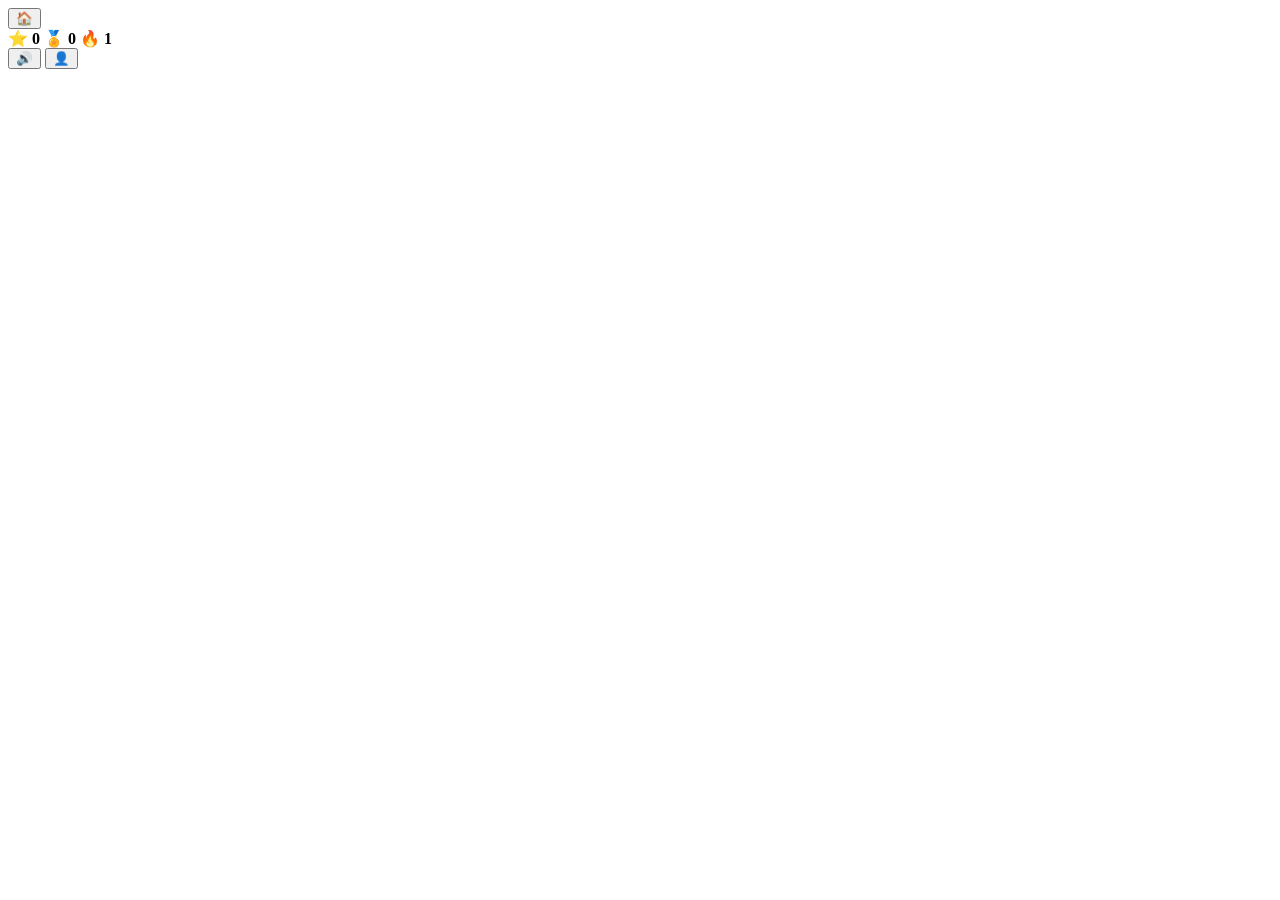
==== index (3).html @ ada045af "Add files via upload" ====
<!DOCTYPE html>
<html lang="es">
<head>
  <meta charset="UTF-8" />
  <meta name="viewport" content="width=device-width, initial-scale=1.0, maximum-scale=1.0, user-scalable=no" />
  <meta name="theme-color" content="#FF6B6B" />
  <meta name="description" content="EducaKids - Aprendé jugando. Mundos educativos para niños." />
  <title>EducaKids · Aprendé jugando</title>

  <!-- PWA -->
  <link rel="manifest" href="manifest.json" />
  <link rel="icon" type="image/svg+xml" href="icons/icon.svg" />
  <link rel="apple-touch-icon" href="icons/icon-192.png" />

  <!-- Fuente infantil (Fredoka, Education/Learning) -->
  <link rel="preconnect" href="https://fonts.googleapis.com" />
  <link rel="preconnect" href="https://fonts.gstatic.com" crossorigin />
  <link href="https://fonts.googleapis.com/css2?family=Fredoka:wght@400;500;600;700&family=Baloo+2:wght@500;700;800&display=swap" rel="stylesheet" />

  <link rel="stylesheet" href="css/style.css" />
</head>
<body>
  <!-- Barra superior: estrellas, medallas, perfil, sonido -->
  <header id="topbar" class="topbar">
    <button class="top-btn" id="btn-inicio" aria-label="Inicio" title="Inicio">🏠</button>
    <div class="top-stats">
      <span class="stat-pill" id="stat-estrellas" title="Estrellas">⭐ <b>0</b></span>
      <span class="stat-pill" id="stat-medallas" title="Medallas">🏅 <b>0</b></span>
      <span class="stat-pill" id="stat-racha" title="Días de racha">🔥 <b>1</b></span>
    </div>
    <div class="top-right">
      <button class="top-btn" id="btn-sonido" aria-label="Sonido" title="Sonido">🔊</button>
      <button class="top-btn avatar-btn" id="btn-perfil" aria-label="Perfil" title="Perfil">👤</button>
    </div>
  </header>

  <!-- Contenedor único: TODO el contenido se renderiza aquí por JS -->
  <main id="app" class="app"></main>

  <!-- Capa de confeti / celebraciones -->
  <div id="fx" class="fx-layer" aria-hidden="true"></div>

  <!-- Modal genérico (medallas, avisos) -->
  <div id="modal" class="modal-overlay hidden" role="dialog" aria-modal="true">
    <div class="modal-card" id="modal-card"></div>
  </div>

  <!-- Módulos del proyecto (orden de carga importante) -->
  <script src="js/store.js"></script>     <!-- guardado, puntos, niveles, medallas -->
  <script src="js/audio.js"></script>     <!-- efectos de sonido WebAudio -->
  <script src="js/voz.js"></script>       <!-- profesor virtual: lee todo en voz alta -->
  <script src="js/engine.js"></script>    <!-- motor de preguntas reutilizable -->
  <script src="js/mundos.js"></script>    <!-- datos de los mundos + generadores -->
  <script src="js/geografia.js"></script> <!-- 🌍 Geografía Argentina -->
  <script src="js/lengua-sociales.js"></script><!-- 📖 Lengua + 🏛️ Sociales -->
  <script src="js/minijuegos.js"></script><!-- minijuegos del Mundo Juegos -->
  <script src="js/juegos-nuevos.js"></script><!-- 5 minijuegos extra -->
  <script src="js/dibujo.js"></script>    <!-- tablero de dibujo (Creatividad) -->
  <script src="js/mascota.js"></script>   <!-- 🦊 mascota virtual Luna -->
  <script src="js/escuelas.js"></script>  <!-- 🤖💻⚙️ 3 Escuelas del Futuro -->
  <script src="js/app.js"></script>       <!-- navegación, pantallas, inicio -->
</body>
</html>
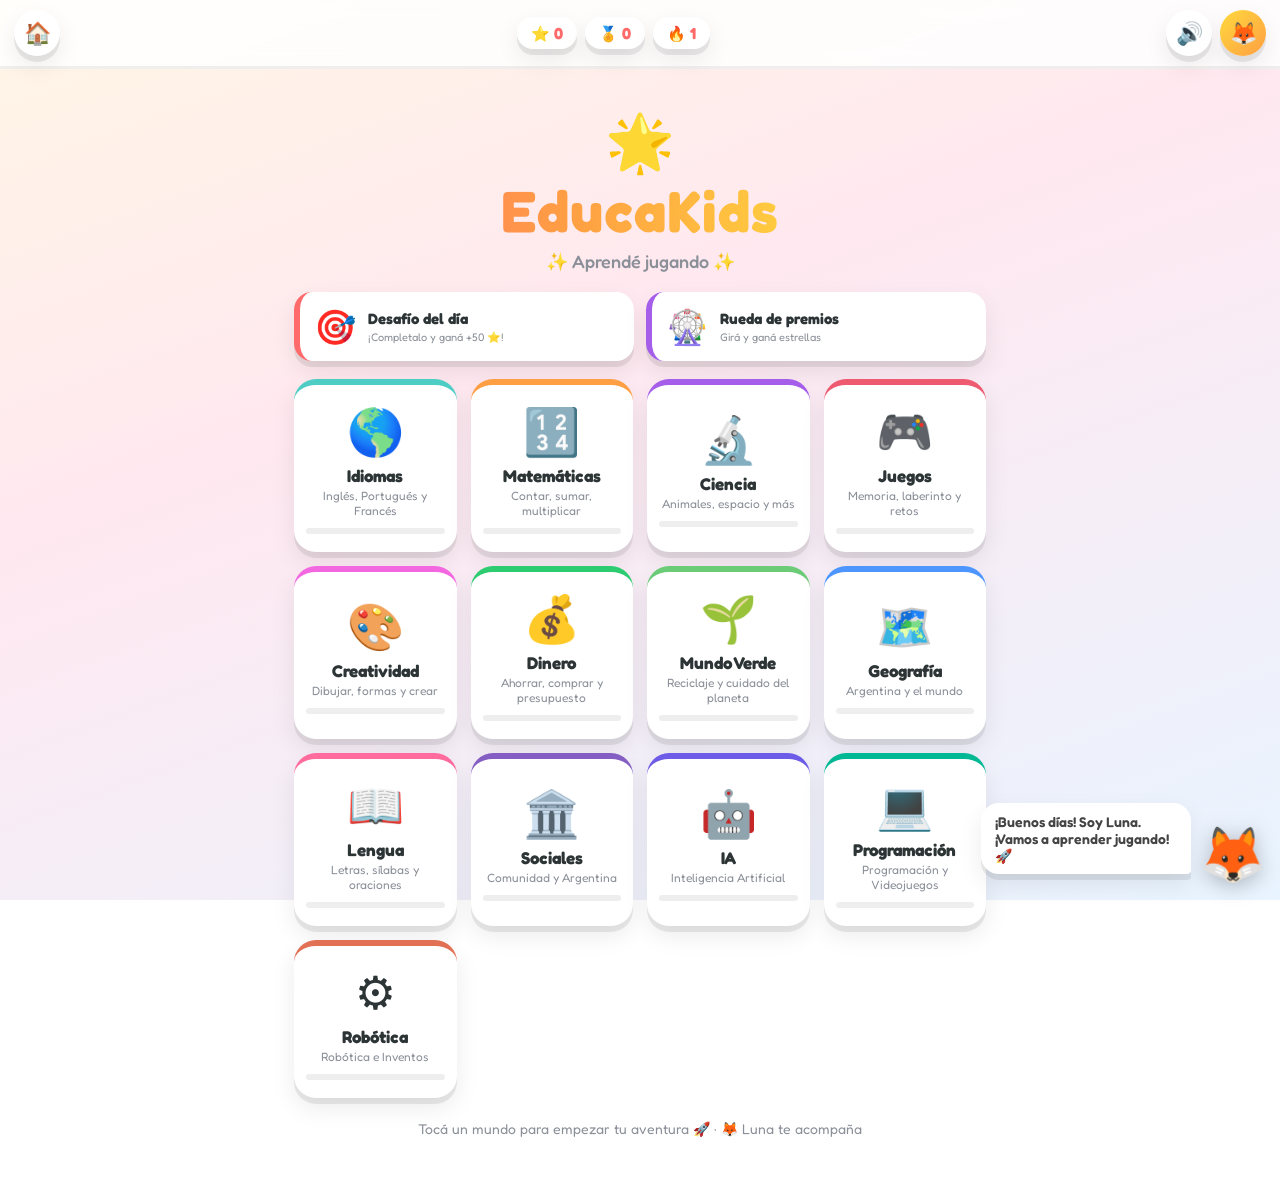
==== commit eece3514: "Correct file paths for PWA and scripts Updated file paths for PWA and script sources." ====
--- a/index (3).html
+++ b/index (3).html
@@ -7,17 +7,18 @@
   <meta name="description" content="EducaKids - Aprendé jugando. Mundos educativos para niños." />
   <title>EducaKids · Aprendé jugando</title>
 
-  <!-- PWA -->
+  <!-- PWA (Rutas corregidas sin la carpeta "icons/") -->
   <link rel="manifest" href="manifest.json" />
-  <link rel="icon" type="image/svg+xml" href="icons/icon.svg" />
-  <link rel="apple-touch-icon" href="icons/icon-192.png" />
+  <link rel="icon" type="image/svg+xml" href="icon.svg" />
+  <link rel="apple-touch-icon" href="icon-192.png" />
 
   <!-- Fuente infantil (Fredoka, Education/Learning) -->
   <link rel="preconnect" href="https://fonts.googleapis.com" />
   <link rel="preconnect" href="https://fonts.gstatic.com" crossorigin />
   <link href="https://fonts.googleapis.com/css2?family=Fredoka:wght@400;500;600;700&family=Baloo+2:wght@500;700;800&display=swap" rel="stylesheet" />
 
-  <link rel="stylesheet" href="css/style.css" />
+  <!-- RUTA CORREGIDA: Sin la carpeta "css/" -->
+  <link rel="stylesheet" href="style.css" />
 </head>
 <body>
   <!-- Barra superior: estrellas, medallas, perfil, sonido -->
@@ -45,19 +46,19 @@
     <div class="modal-card" id="modal-card"></div>
   </div>
 
-  <!-- Módulos del proyecto (orden de carga importante) -->
-  <script src="js/store.js"></script>     <!-- guardado, puntos, niveles, medallas -->
-  <script src="js/audio.js"></script>     <!-- efectos de sonido WebAudio -->
-  <script src="js/voz.js"></script>       <!-- profesor virtual: lee todo en voz alta -->
-  <script src="js/engine.js"></script>    <!-- motor de preguntas reutilizable -->
-  <script src="js/mundos.js"></script>    <!-- datos de los mundos + generadores -->
-  <script src="js/geografia.js"></script> <!-- 🌍 Geografía Argentina -->
-  <script src="js/lengua-sociales.js"></script><!-- 📖 Lengua + 🏛️ Sociales -->
-  <script src="js/minijuegos.js"></script><!-- minijuegos del Mundo Juegos -->
-  <script src="js/juegos-nuevos.js"></script><!-- 5 minijuegos extra -->
-  <script src="js/dibujo.js"></script>    <!-- tablero de dibujo (Creatividad) -->
-  <script src="js/mascota.js"></script>   <!-- 🦊 mascota virtual Luna -->
-  <script src="js/escuelas.js"></script>  <!-- 🤖💻⚙️ 3 Escuelas del Futuro -->
-  <script src="js/app.js"></script>       <!-- navegación, pantallas, inicio -->
+  <!-- RUTAS CORREGIDAS: Sin la carpeta "js/". Ahora encontrará tus 13 archivos -->
+  <script src="store.js"></script>     
+  <script src="audio.js"></script>     
+  <script src="voz.js"></script>       
+  <script src="engine.js"></script>    
+  <script src="mundos.js"></script>    
+  <script src="geografia.js"></script> 
+  <script src="lengua-sociales.js"></script>
+  <script src="minijuegos.js"></script>
+  <script src="juegos-nuevos.js"></script>
+  <script src="dibujo.js"></script>    
+  <script src="mascota.js"></script>   
+  <script src="escuelas.js"></script>  
+  <script src="app.js"></script>       
 </body>
 </html>
--- a/style.css
+++ b/style.css
@@ -0,0 +1,472 @@
+/* ============================================================
+   style.css — EducaKids · Diseño infantil, moderno y responsive
+   ============================================================ */
+:root {
+  --bg: #FFF7E6;
+  --card: #ffffff;
+  --text: #2D3436;
+  --muted: #8A8F98;
+  --ok: #2ECC71;
+  --mal: #EE5A6F;
+  --acento: #FF6B6B;
+  --radius: 22px;
+  --shadow: 0 6px 0 rgba(0,0,0,.08), 0 10px 24px rgba(0,0,0,.08);
+}
+* { box-sizing: border-box; margin: 0; padding: 0; -webkit-tap-highlight-color: transparent; }
+html, body { height: 100%; }
+body {
+  font-family: 'Fredoka', 'Baloo 2', system-ui, sans-serif;
+  background: linear-gradient(160deg, #FFF7E6 0%, #FFE9F0 50%, #E6F7FF 100%);
+  background-attachment: fixed;
+  color: var(--text);
+  min-height: 100vh;
+  overflow-x: hidden;
+  user-select: none;
+}
+button { font-family: inherit; cursor: pointer; border: none; background: none; color: inherit; }
+input { font-family: inherit; }
+.hidden { display: none !important; }
+
+/* ---------- TOPBAR ---------- */
+.topbar {
+  position: sticky; top: 0; z-index: 50;
+  display: flex; align-items: center; justify-content: space-between;
+  gap: 8px; padding: 10px 14px;
+  background: rgba(255,255,255,.85); backdrop-filter: blur(10px);
+  border-bottom: 3px solid rgba(0,0,0,.06);
+}
+.top-stats { display: flex; gap: 8px; flex: 1; justify-content: center; }
+.top-right { display: flex; gap: 8px; }
+.stat-pill {
+  background: #fff; border-radius: 999px; padding: 6px 14px;
+  font-weight: 600; font-size: 15px; box-shadow: var(--shadow);
+  display: inline-flex; align-items: center; gap: 4px;
+}
+.stat-pill b { color: var(--acento); font-size: 16px; }
+.top-btn {
+  width: 46px; height: 46px; border-radius: 50%; background: #fff;
+  font-size: 22px; box-shadow: var(--shadow); display: grid; place-items: center;
+  transition: transform .15s;
+}
+.top-btn:active { transform: scale(.9); }
+.avatar-btn { background: linear-gradient(135deg, #FFD93D, #FF9F43); }
+
+/* ---------- APP CONTAINER ---------- */
+.app { max-width: 720px; margin: 0 auto; padding: 16px 14px 40px; }
+.screen { animation: fadeUp .35s ease both; }
+@keyframes fadeUp { from { opacity: 0; transform: translateY(14px); } to { opacity: 1; transform: none; } }
+
+/* ---------- INICIO ---------- */
+.hero { text-align: center; padding: 14px 0 20px; }
+.hero-logo { font-size: 56px; animation: bounce 2s infinite; display: inline-block; }
+@keyframes bounce { 0%,100% { transform: translateY(0); } 50% { transform: translateY(-10px); } }
+.titulo {
+  font-size: clamp(38px, 9vw, 58px); font-weight: 700; letter-spacing: 1px;
+  background: linear-gradient(90deg, #FF6B6B, #FF9F43, #FFD93D, #6BCB77, #4ECDC4, #A55EEA);
+  -webkit-background-clip: text; background-clip: text; color: transparent;
+  background-size: 200% auto; animation: shine 4s linear infinite;
+}
+@keyframes shine { to { background-position: 200% center; } }
+.subtitulo { color: var(--muted); font-size: 18px; margin-top: 4px; font-weight: 500; }
+.mundos-grid {
+  display: grid; grid-template-columns: repeat(auto-fill, minmax(150px, 1fr));
+  gap: 14px;
+}
+.mundo-card {
+  background: var(--card); border-radius: var(--radius); padding: 18px 12px;
+  box-shadow: var(--shadow); text-align: center; position: relative; overflow: hidden;
+  border-top: 6px solid var(--mc); transition: transform .2s, box-shadow .2s;
+}
+.mundo-card:active { transform: scale(.95); }
+.mundo-card:hover { transform: translateY(-4px); }
+.mundo-emoji { font-size: 46px; margin-bottom: 6px; display: block; transition: transform .3s; }
+.mundo-card:hover .mundo-emoji { transform: scale(1.15) rotate(-8deg); }
+.mundo-nombre { font-weight: 700; font-size: 17px; color: var(--text); }
+.mundo-desc { font-size: 12px; color: var(--muted); margin-top: 2px; min-height: 14px; }
+.mundo-prog { height: 6px; background: #eee; border-radius: 999px; margin-top: 10px; overflow: hidden; }
+.mundo-prog-fill { height: 100%; background: var(--mc); border-radius: 999px; transition: width .5s; }
+.footer-note { text-align: center; color: var(--muted); margin-top: 22px; font-size: 14px; }
+
+/* ---------- HEADER de sub-pantallas ---------- */
+.quiz-head { display: flex; align-items: center; gap: 10px; margin-bottom: 12px; }
+.back-btn {
+  width: 46px; height: 46px; border-radius: 50%; background: #fff; font-size: 22px;
+  box-shadow: var(--shadow); flex-shrink: 0; transition: transform .15s;
+}
+.back-btn:active { transform: scale(.9); }
+.quiz-title { flex: 1; font-weight: 700; font-size: 18px; display: flex; align-items: center; gap: 6px; }
+.q-emoji { font-size: 24px; }
+.quiz-counter { background: #fff; border-radius: 999px; padding: 6px 14px; font-weight: 600; box-shadow: var(--shadow); font-size: 14px; }
+.hint { text-align: center; color: var(--muted); font-size: 14px; margin: 6px 0 14px; }
+
+/* ---------- PROGRESS BAR ---------- */
+.progress-track { height: 12px; background: #fff; border-radius: 999px; overflow: hidden; box-shadow: inset 0 2px 4px rgba(0,0,0,.08); margin-bottom: 16px; }
+.progress-fill { height: 100%; background: linear-gradient(90deg, var(--acento), #FFD93D); border-radius: 999px; transition: width .4s; }
+
+/* ---------- PREGUNTA ---------- */
+.pregunta-card {
+  background: #fff; border-radius: var(--radius); padding: 26px 18px;
+  box-shadow: var(--shadow); text-align: center; margin-bottom: 18px;
+  border-bottom: 6px solid var(--acento);
+}
+.pregunta-emoji { font-size: 54px; margin-bottom: 8px; line-height: 1.2; word-break: break-all; }
+.pregunta-texto { font-size: clamp(18px, 4.5vw, 24px); font-weight: 600; line-height: 1.35; }
+.big-op { font-size: 42px !important; font-weight: 700; }
+
+/* ---------- OPCIONES ---------- */
+.opciones-grid { display: grid; gap: 12px; margin-bottom: 10px; }
+.opciones-grid.cols-2 { grid-template-columns: 1fr 1fr; }
+.opciones-grid.cols-3 { grid-template-columns: repeat(3, 1fr); }
+.opciones-grid.cols-4 { grid-template-columns: repeat(2, 1fr); }
+.opcion-btn {
+  background: #fff; border-radius: 18px; padding: 18px 10px; font-size: 18px; font-weight: 600;
+  box-shadow: var(--shadow); border-bottom: 5px solid rgba(0,0,0,.1);
+  transition: transform .15s, background .2s, color .2s; min-height: 64px;
+  word-break: break-word;
+}
+.opcion-btn:active:not(:disabled) { transform: scale(.96); }
+.opcion-btn:disabled { cursor: default; }
+.opcion-btn.ok { background: var(--ok); color: #fff; border-bottom-color: #1e9e55; animation: pop .4s; }
+.opcion-btn.mal { background: var(--mal); color: #fff; border-bottom-color: #c0392b; animation: shake .4s; }
+@keyframes pop { 0% { transform: scale(1); } 50% { transform: scale(1.08); } 100% { transform: scale(1); } }
+@keyframes shake { 0%,100% { transform: translateX(0); } 25% { transform: translateX(-6px); } 75% { transform: translateX(6px); } }
+
+.feedback { min-height: 40px; text-align: center; }
+.fb-msg { display: inline-block; padding: 10px 22px; border-radius: 999px; font-weight: 600; font-size: 16px; animation: pop .35s; }
+.fb-msg.ok { background: #d4f7e0; color: #1e7e45; }
+.fb-msg.mal { background: #fde2e6; color: #b03a4c; }
+
+/* ---------- PREMIO / CELEBRACIÓN ---------- */
+.premio-screen { display: grid; place-items: center; padding-top: 20px; }
+.premio-card {
+  background: #fff; border-radius: 28px; padding: 30px 22px; text-align: center;
+  box-shadow: var(--shadow); max-width: 420px; width: 100%; border-top: 8px solid var(--acento);
+}
+.premio-emoji { font-size: 72px; animation: bounce 1.5s infinite; }
+.premio-card h2 { font-size: 26px; margin: 8px 0 16px; color: var(--text); }
+.premio-stats { display: flex; justify-content: center; gap: 18px; margin-bottom: 14px; }
+.premio-stat { display: flex; flex-direction: column; }
+.premio-stat .big { font-size: 28px; font-weight: 700; color: var(--acento); }
+.premio-stat span:last-child { font-size: 13px; color: var(--muted); }
+.unlock-msg { background: #FFF3CD; color: #8a6d00; padding: 10px 16px; border-radius: 14px; font-weight: 600; margin-bottom: 12px; animation: pop .5s; }
+.nuevas-medallas { display: flex; flex-direction: column; gap: 8px; margin-bottom: 14px; }
+.medalla-nueva {
+  display: flex; align-items: center; gap: 10px; background: linear-gradient(90deg, #FFD93D, #FF9F43);
+  color: #fff; padding: 10px 16px; border-radius: 14px; font-weight: 700; justify-content: center;
+}
+.medalla-emoji { font-size: 26px; }
+.premio-btns { display: flex; flex-wrap: wrap; gap: 10px; justify-content: center; margin-top: 8px; }
+
+/* ---------- BOTONES GENERALES ---------- */
+.btn-pri, .btn-sec {
+  border-radius: 999px; padding: 14px 24px; font-size: 16px; font-weight: 700;
+  box-shadow: var(--shadow); transition: transform .15s; min-height: 52px;
+}
+.btn-pri { background: linear-gradient(135deg, var(--acento), #FF9F43); color: #fff; border-bottom: 4px solid rgba(0,0,0,.15); }
+.btn-sec { background: #fff; color: var(--text); border-bottom: 4px solid rgba(0,0,0,.08); }
+.btn-pri:active, .btn-sec:active { transform: scale(.95); }
+
+/* ---------- NIVELES ---------- */
+.niveles-grid { display: grid; grid-template-columns: repeat(auto-fill, minmax(140px, 1fr)); gap: 12px; }
+.nivel-btn {
+  background: #fff; border-radius: 20px; padding: 20px 10px; box-shadow: var(--shadow);
+  display: flex; flex-direction: column; align-items: center; gap: 4px;
+  border-top: 5px solid var(--acento); transition: transform .15s;
+}
+.nivel-btn:not(.lock):active { transform: scale(.95); }
+.nivel-btn.lock { opacity: .5; filter: grayscale(.6); cursor: not-allowed; }
+.nivel-num { font-size: 34px; font-weight: 700; color: var(--acento); }
+.nivel-label { font-weight: 600; font-size: 15px; }
+.nivel-actual { background: var(--acento); color: #fff; font-size: 12px; padding: 3px 10px; border-radius: 999px; font-weight: 600; animation: pulse 1.5s infinite; }
+@keyframes pulse { 0%,100% { transform: scale(1); } 50% { transform: scale(1.08); } }
+.nivel-ok { font-size: 20px; }
+
+/* ---------- CATEGORÍAS / IDIOMAS / JUEGOS ---------- */
+.categorias-grid, .idiomas-grid { display: grid; grid-template-columns: repeat(auto-fill, minmax(150px, 1fr)); gap: 12px; }
+.cat-btn, .idioma-btn {
+  background: #fff; border-radius: 18px; padding: 18px 12px; font-size: 16px; font-weight: 600;
+  box-shadow: var(--shadow); border-left: 6px solid var(--acento); text-align: left;
+  display: flex; align-items: center; gap: 10px; transition: transform .15s; min-height: 60px;
+}
+.cat-btn:active, .idioma-btn:active { transform: scale(.96); }
+.cat-cant { color: var(--muted); font-size: 13px; font-weight: 500; }
+.idioma-bandera { font-size: 30px; }
+.juegos-grid { display: grid; grid-template-columns: repeat(auto-fill, minmax(150px, 1fr)); gap: 12px; }
+.juego-btn {
+  background: #fff; border-radius: 20px; padding: 18px 12px; box-shadow: var(--shadow);
+  display: flex; flex-direction: column; align-items: center; gap: 4px; text-align: center;
+  border-bottom: 5px solid var(--acento); transition: transform .15s;
+}
+.juego-btn:active { transform: scale(.95); }
+.juego-emoji { font-size: 40px; }
+.juego-nombre { font-weight: 700; font-size: 16px; }
+.juego-desc { font-size: 12px; color: var(--muted); }
+
+/* ---------- FLASHCARDS (idiomas) ---------- */
+.flashcard {
+  background: linear-gradient(160deg, #fff, #f0fffe); border-radius: 28px; padding: 36px 20px;
+  text-align: center; box-shadow: var(--shadow); margin: 10px 0 18px; border: 4px solid #4ECDC4;
+}
+.flash-emoji { font-size: 80px; margin-bottom: 10px; }
+.flash-es { font-size: 22px; color: var(--muted); font-weight: 500; }
+.flash-tr { font-size: 34px; font-weight: 700; color: #0d9488; margin: 6px 0 18px; }
+.escuchar-btn { font-size: 18px; }
+.flash-nav { display: flex; justify-content: space-between; gap: 10px; }
+
+/* ---------- MEMORIA ---------- */
+.memoria-grid { display: grid; grid-template-columns: repeat(4, 1fr); gap: 10px; margin: 10px 0; }
+.carta {
+  aspect-ratio: 3/4; border-radius: 14px; position: relative; perspective: 600px;
+  background: transparent; padding: 0;
+}
+.carta span { position: absolute; inset: 0; display: grid; place-items: center; border-radius: 14px; backface-visibility: hidden; transition: transform .4s; font-size: 34px; }
+.carta-dorso { background: linear-gradient(135deg, #EE5A6F, #A55EEA); color: #fff; }
+.carta-frente { background: #fff; box-shadow: var(--shadow); transform: rotateY(180deg); }
+.carta.volteada .carta-dorso, .carta.ok .carta-dorso { transform: rotateY(180deg); }
+.carta.volteada .carta-frente, .carta.ok .carta-frente { transform: rotateY(0); }
+.carta.ok .carta-frente { background: #d4f7e0; animation: pop .4s; }
+
+/* ---------- EL DIFERENTE ---------- */
+.diferente-grid { display: grid; grid-template-columns: repeat(3, 1fr); gap: 10px; max-width: 400px; margin: 0 auto; }
+.celda-dif { background: #fff; border-radius: 16px; aspect-ratio: 1; font-size: 44px; box-shadow: var(--shadow); transition: transform .15s; }
+.celda-dif:active { transform: scale(.92); }
+.celda-dif.ok { background: #d4f7e0; animation: pop .4s; }
+.celda-dif.mal { background: #fde2e6; animation: shake .4s; }
+.secuencia { font-size: 32px; font-weight: 700; margin-top: 10px; letter-spacing: 2px; }
+.signo { color: var(--acento); }
+
+/* ---------- DIBUJO ---------- */
+.dibujo-controles { background: #fff; border-radius: 18px; padding: 12px; box-shadow: var(--shadow); margin-bottom: 12px; }
+.paleta { display: flex; flex-wrap: wrap; gap: 8px; justify-content: center; margin-bottom: 10px; }
+.color-swatch { width: 34px; height: 34px; border-radius: 50%; border: 3px solid #fff; box-shadow: 0 2px 6px rgba(0,0,0,.2); transition: transform .15s; }
+.color-swatch.sel { transform: scale(1.2); border-color: var(--text); }
+.controles-row { display: flex; align-items: center; gap: 12px; justify-content: center; }
+.ctrl-btn { width: 46px; height: 46px; border-radius: 14px; background: #f4f4f4; font-size: 22px; box-shadow: var(--shadow); }
+.ctrl-btn.sel { background: #FFD93D; }
+#tamano { flex: 1; max-width: 200px; accent-color: var(--acento); }
+.canvas-wrap { background: #fff; border-radius: 18px; padding: 8px; box-shadow: var(--shadow); }
+#lienzo { width: 100%; border-radius: 12px; touch-action: none; display: block; background: #fff; cursor: crosshair; }
+
+/* ---------- PERFIL ---------- */
+.perfil-hero { background: #fff; border-radius: 24px; padding: 22px; text-align: center; box-shadow: var(--shadow); margin-bottom: 16px; }
+.perfil-avatar { font-size: 64px; }
+.perfil-nombre {
+  text-align: center; font-size: 24px; font-weight: 700; border: none; outline: none;
+  background: transparent; border-bottom: 3px dashed #ddd; padding: 6px; margin-top: 6px; width: 100%; max-width: 260px;
+}
+.perfil-stats { display: flex; justify-content: center; gap: 16px; margin-top: 14px; flex-wrap: wrap; }
+.pstat { display: flex; flex-direction: column; }
+.pstat .big { font-size: 20px; font-weight: 700; color: var(--acento); }
+.pstat span:last-child { font-size: 12px; color: var(--muted); }
+.perfil-seccion { background: #fff; border-radius: 20px; padding: 16px; box-shadow: var(--shadow); margin-bottom: 14px; }
+.perfil-seccion h3 { font-size: 17px; margin-bottom: 12px; color: var(--text); }
+.avatares-grid { display: grid; grid-template-columns: repeat(4, 1fr); gap: 8px; }
+.avatar-opt { font-size: 32px; background: #f7f7f7; border-radius: 14px; padding: 10px; transition: transform .15s; }
+.avatar-opt.sel { background: #FFD93D; transform: scale(1.1); }
+.medallas-grid { display: grid; grid-template-columns: repeat(auto-fill, minmax(130px, 1fr)); gap: 8px; }
+.medalla-item { display: flex; align-items: center; gap: 8px; background: #f7f7f7; border-radius: 12px; padding: 8px 10px; font-size: 13px; font-weight: 600; }
+.medalla-item.no { opacity: .45; filter: grayscale(1); }
+.prog-row { display: flex; align-items: center; gap: 8px; margin-bottom: 10px; font-size: 14px; }
+.prog-emoji { font-size: 20px; }
+.prog-nombre { width: 86px; font-weight: 600; flex-shrink: 0; }
+.prog-track { flex: 1; height: 10px; background: #eee; border-radius: 999px; overflow: hidden; }
+.prog-fill { height: 100%; border-radius: 999px; transition: width .5s; }
+.prog-pct { width: 40px; text-align: right; font-weight: 700; color: var(--muted); font-size: 13px; }
+.reset-btn { width: 100%; color: #b03a4c !important; }
+
+/* ---------- MODAL / AVISO ---------- */
+.modal-overlay { position: fixed; inset: 0; background: rgba(0,0,0,.35); z-index: 100; display: grid; place-items: center; padding: 20px; }
+.modal-card { max-width: 360px; width: 100%; }
+.aviso { background: #fff; border-radius: 20px; padding: 22px; text-align: center; font-size: 18px; font-weight: 700; box-shadow: 0 20px 60px rgba(0,0,0,.3); }
+
+/* ---------- FX: estrellas voladoras ---------- */
+.fx-layer { position: fixed; inset: 0; pointer-events: none; z-index: 90; overflow: hidden; }
+.star-fly { position: fixed; font-size: 22px; animation: fly 1s ease-out forwards; }
+@keyframes fly {
+  0% { transform: translate(0,0) scale(.5); opacity: 1; }
+  100% { transform: translate(var(--dx), var(--dy)) scale(1.3) rotate(180deg); opacity: 0; }
+}
+
+/* ---------- ANIMACIÓN POP reutilizable ---------- */
+.pop { animation: pop .5s cubic-bezier(.34,1.56,.64,1); }
+
+/* ---------- RESPONSIVE ---------- */
+@media (max-width: 380px) {
+  .mundos-grid { grid-template-columns: repeat(2, 1fr); }
+  .opciones-grid.cols-3 { grid-template-columns: 1fr; }
+  .memoria-grid { grid-template-columns: repeat(3, 1fr); }
+}
+@media (min-width: 600px) {
+  .opciones-grid.cols-4 { grid-template-columns: repeat(4, 1fr); }
+  .app { padding-top: 24px; }
+}
+
+/* ====== NUEVOS ESTILOS v2 ====== */
+.especiales-grid { display: grid; grid-template-columns: 1fr 1fr; gap: 12px; margin-bottom: 18px; }
+.especial-card {
+  background: #fff; border-radius: 18px; padding: 14px; box-shadow: var(--shadow);
+  display: flex; align-items: center; gap: 12px; text-align: left;
+  border-left: 6px solid var(--mc); transition: transform .15s;
+}
+.especial-card:active { transform: scale(.96); }
+.especial-card.done { opacity: .6; }
+.esp-emoji { font-size: 34px; }
+.esp-txt { display: flex; flex-direction: column; }
+.esp-txt b { font-size: 15px; }
+.esp-txt small { color: var(--muted); font-size: 11px; margin-top: 2px; }
+
+@keyframes spin { from { transform: rotate(0); } to { transform: rotate(360deg); } }
+
+/* Crear personaje */
+.personaje-preview {
+  background: linear-gradient(160deg,#fff,#f0f0ff); border-radius: 24px; padding: 30px;
+  text-align: center; box-shadow: var(--shadow); margin-bottom: 14px; position: relative;
+}
+.personaje-cara { font-size: 80px; display: block; }
+.personaje-acc { font-size: 44px; display: block; margin-bottom: -10px; }
+.personaje-opts { background: #fff; border-radius: 16px; padding: 12px; box-shadow: var(--shadow); margin-bottom: 10px; }
+.personaje-opts b { display: block; margin-bottom: 8px; font-size: 14px; color: var(--muted); }
+.mini-grid { display: flex; flex-wrap: wrap; gap: 8px; }
+.mini-btn { font-size: 28px; background: #f4f4f4; border-radius: 12px; padding: 6px 10px; transition: transform .15s; }
+.mini-btn.sel { background: #FFD93D; transform: scale(1.15); }
+
+/* Modo padres */
+.padre-input {
+  width: 100%; max-width: 200px; padding: 14px; font-size: 22px; text-align: center;
+  border-radius: 14px; border: 3px solid #ddd; outline: none; font-weight: 700; margin: 8px 0;
+}
+.padre-input:focus { border-color: var(--acento); }
+.padres-grid { display: grid; grid-template-columns: repeat(auto-fill, minmax(120px,1fr)); gap: 12px; }
+
+/* Reacción grid */
+.reaccion-grid { display: grid; grid-template-columns: repeat(3,1fr); gap: 10px; max-width: 400px; margin: 0 auto; }
+
+.escuchar-preg { margin-top: 12px; font-size: 15px; }
+
+@media (max-width: 420px) {
+  .especiales-grid { grid-template-columns: 1fr; }
+  .top-stats .stat-pill { padding: 5px 9px; font-size: 13px; }
+}
+
+/* ====== PREMIUM v3: mascota, juegos nuevos, mejoras visuales ====== */
+.mascota {
+  position: fixed; bottom: 14px; right: 14px; z-index: 60;
+  display: flex; align-items: flex-end; gap: 8px; pointer-events: none;
+}
+.mascota > * { pointer-events: auto; }
+.mascota-cuerpo {
+  font-size: 54px; background: transparent; border: none; cursor: pointer;
+  animation: bounce 2.2s infinite; filter: drop-shadow(0 4px 10px rgba(0,0,0,.25));
+  transition: transform .2s;
+}
+.mascota-cuerpo:active { transform: scale(1.2); }
+.mascota-burbuja {
+  background: #fff; border-radius: 18px 18px 4px 18px; padding: 10px 14px;
+  font-size: 14px; font-weight: 600; max-width: 210px; box-shadow: var(--shadow);
+  opacity: 0; transform: translateY(8px) scale(.9); transition: all .3s;
+  pointer-events: none; margin-bottom: 12px; color: #444;
+}
+.mascota-burbuja.visible { opacity: 1; transform: none; }
+@keyframes reacciona-bien {
+  0%,100% { transform: rotate(0) scale(1); }
+  25% { transform: rotate(-14deg) scale(1.18); }
+  75% { transform: rotate(14deg) scale(1.18); }
+}
+.reacciona-bien { animation: reacciona-bien .6s; }
+.reacciona-mal { animation: shake .45s; }
+@keyframes shake {
+  0%,100% { transform: translateX(0); }
+  25% { transform: translateX(-6px); }
+  75% { transform: translateX(6px); }
+}
+
+/* Atrapa la respuesta */
+.atrapa-grid { display: flex; justify-content: center; gap: 22px; margin: 24px 0; flex-wrap: wrap; }
+.atrapa-bola {
+  width: 84px; height: 84px; border-radius: 50%; border: none; cursor: pointer;
+  background: linear-gradient(135deg, #FFD93D, #FF9F43); color: #fff;
+  font-size: 28px; font-weight: 700; box-shadow: 0 6px 16px rgba(255,159,67,.45);
+  animation: bounce 1.1s infinite;
+}
+.atrapa-bola:nth-child(2) { animation-delay: .2s; background: linear-gradient(135deg,#6BCB77,#4ECDC4); box-shadow: 0 6px 16px rgba(78,205,196,.45); }
+.atrapa-bola:nth-child(3) { animation-delay: .4s; background: linear-gradient(135deg,#4D96FF,#A55EEA); box-shadow: 0 6px 16px rgba(77,150,255,.45); }
+
+/* Memoria de palabras (10 cartas) */
+.memopal-grid { grid-template-columns: repeat(5, 1fr); }
+.memopal-grid .carta-frente { font-size: 14px; padding: 4px; display: flex; align-items: center; justify-content: center; text-align: center; }
+
+/* Premium: tarjetas con más vida */
+.mundo-card { transition: transform .2s ease, box-shadow .2s ease; }
+.mundo-card:hover { transform: translateY(-5px); box-shadow: 0 12px 28px rgba(0,0,0,.14); }
+.juego-btn, .cat-btn, .idioma-btn, .nivel-btn { transition: transform .15s ease, box-shadow .15s ease; }
+.juego-btn:hover, .cat-btn:hover, .idioma-btn:hover { transform: translateY(-3px); }
+.escuchar-preg { margin-top: 12px; font-size: 15px; }
+
+/* Fondo premium más suave */
+body {
+  background: linear-gradient(160deg, #FFF6E5 0%, #FFE8F0 40%, #E8F4FF 100%);
+  background-attachment: fixed;
+}
+
+@media (max-width: 420px) {
+  .memopal-grid { grid-template-columns: repeat(4, 1fr); }
+  .mascota { bottom: 10px; right: 10px; }
+  .mascota-cuerpo { font-size: 44px; }
+  .mascota-burbuja { max-width: 160px; font-size: 12px; }
+}
+
+/* ====== ESCUELAS DEL FUTURO ====== */
+.escuela-niveles { display: flex; flex-direction: column; gap: 14px; }
+.nivel-escuela {
+  background: #fff; border-radius: 18px; padding: 14px; box-shadow: var(--shadow);
+  border-left: 6px solid var(--acento);
+}
+.nivel-escuela.lock { opacity: .55; }
+.nivel-escuela.done { border-left-color: #6BCB77; }
+.nivel-escuela-head { display: flex; align-items: center; gap: 8px; font-weight: 700; margin-bottom: 10px; font-size: 15px; }
+.nivel-emoji { font-size: 22px; }
+.acts-grid { display: grid; grid-template-columns: 1fr 1fr; gap: 10px; }
+.act-btn {
+  background: #f7f7ff; border: 2px solid var(--acento); border-radius: 14px; padding: 12px 10px;
+  font-weight: 600; font-size: 14px; text-align: left; transition: transform .15s;
+}
+.act-btn:active { transform: scale(.96); }
+.act-btn.done { background: #e8f8ec; border-color: #6BCB77; }
+.act-btn:disabled { cursor: not-allowed; }
+.progreso-esc { font-weight: 700; color: var(--acento); }
+
+/* Bloques de programación / secuencias */
+.bloques-grid { display: flex; flex-direction: column; gap: 10px; max-width: 480px; margin: 0 auto; }
+.bloque-btn {
+  background: linear-gradient(135deg, var(--acento), color-mix(in srgb, var(--acento) 70%, white));
+  color: #fff; border: none; border-radius: 14px; padding: 14px; font-size: 16px; font-weight: 700;
+  box-shadow: 0 4px 12px rgba(0,0,0,.15); transition: transform .15s;
+}
+.bloque-btn:active { transform: scale(.97); }
+.bloque-btn.usado { opacity: .3; }
+.bloque-btn.mal { animation: shake .4s; background: #EE5A6F; }
+.secuencia-elegida { display: flex; flex-wrap: wrap; gap: 6px; justify-content: center; min-height: 40px; margin: 10px 0; }
+.paso-ok { background: #6BCB77; color: #fff; padding: 8px 12px; border-radius: 10px; font-weight: 700; font-size: 13px; }
+
+/* Clasificar */
+.clasificar-grid { display: grid; grid-template-columns: repeat(auto-fill, minmax(120px,1fr)); gap: 10px; max-width: 520px; margin: 0 auto; }
+.clasif-btn {
+  background: #fff; border: 3px solid var(--acento); border-radius: 14px; padding: 14px 8px;
+  font-size: 15px; font-weight: 600; transition: transform .15s;
+}
+.clasif-btn:active { transform: scale(.95); }
+.clasif-btn.ok { background: #d4f7dc; border-color: #6BCB77; }
+.clasif-btn.mal { background: #fde3e3; border-color: #EE5A6F; animation: shake .4s; }
+
+/* Ensamblar / construir */
+.ensamblado { display: flex; flex-direction: column-reverse; align-items: center; gap: 4px; min-height: 60px; margin: 10px 0; }
+.parte-ok { background: #FFD93D; padding: 8px 16px; border-radius: 12px; font-weight: 700; font-size: 14px; box-shadow: var(--shadow); }
+.parte-final { background: linear-gradient(135deg,#6BCB77,#4ECDC4); color: #fff; padding: 12px 20px; border-radius: 14px; font-weight: 700; font-size: 16px; margin-top: 8px; }
+
+/* Certificado */
+.certificado {
+  background: linear-gradient(160deg, #fffbe6, #fff); border: 4px dashed; border-radius: 18px;
+  padding: 20px; margin: 14px 0; text-align: center;
+}
+.certificado h3 { margin: 6px 0; color: #B8860B; }
+.certificado p { margin: 6px 0; font-size: 14px; }
